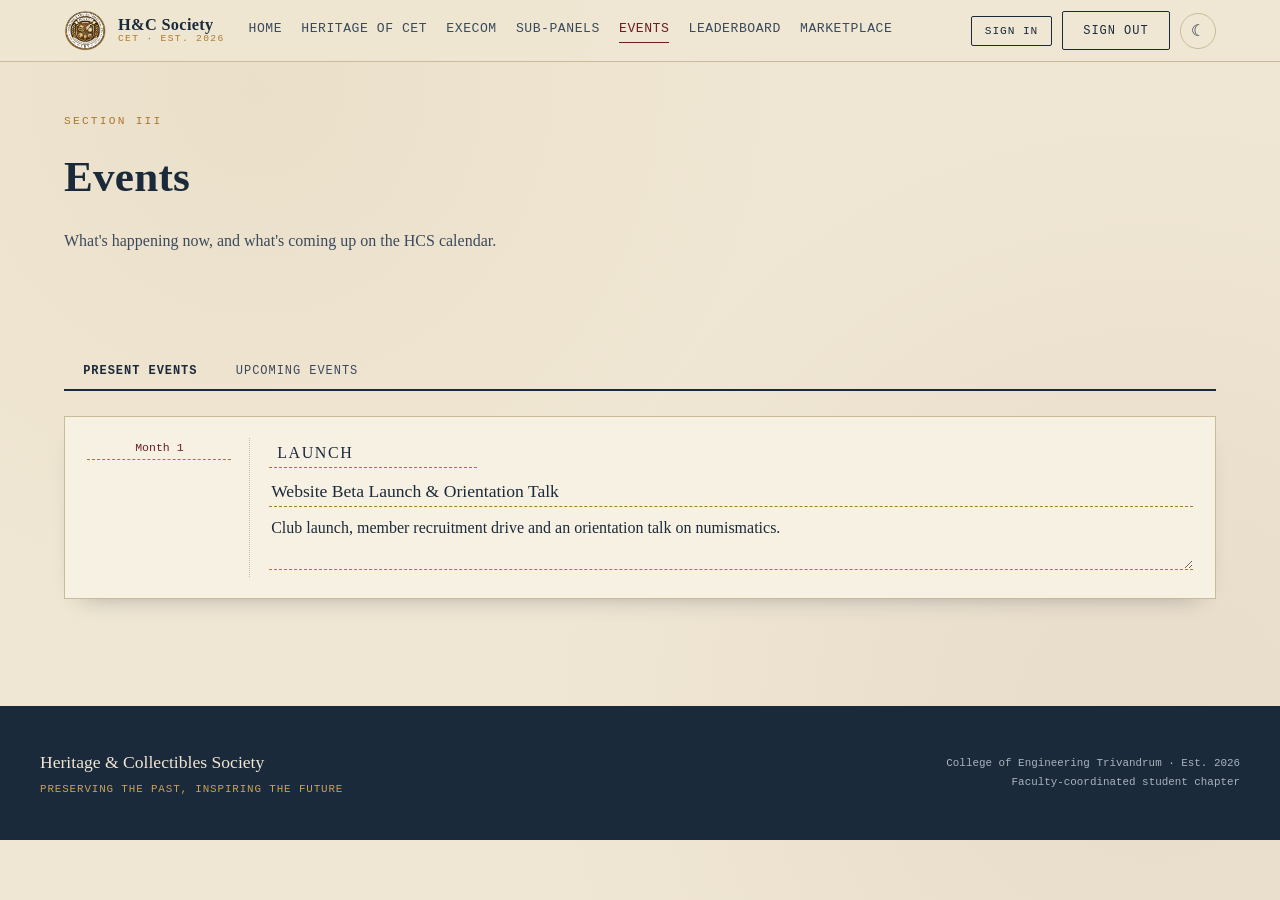
==== events.html @ 70b8fe5d "Add files via upload" ====
<!DOCTYPE html>
<html lang="en">
<head>
<meta charset="UTF-8">
<meta name="viewport" content="width=device-width, initial-scale=1.0">
<title>Events — Heritage &amp; Collectibles Society, CET</title>
<link rel="stylesheet" href="styles.css">
</head>
<body>
<header class="masthead">
  <div class="nav-wrap">
    <a class="brand" href="index.html">
      <img class="brand-logo" data-src-light="[data-uri]" data-src-dark="[data-uri]" src="[data-uri]" alt="HCS Seal">
      <span class="brand-text">
        <span class="b1">H&amp;C Society</span>
        <span class="b2">CET &middot; Est. 2026</span>
      </span>
    </a>
    <button id="navBurger" aria-label="Toggle menu">&#9776;</button>
    <nav class="links">
      <a href="index.html">Home</a>
      <a href="heritage.html">Heritage of CET</a>
      <a href="execom.html">Execom</a>
      <a href="subpanels.html">Sub-Panels</a>
      <a href="events.html">Events</a>
      <a href="leaderboard.html">Leaderboard</a>
      <a href="marketplace.html">Marketplace</a>
    </nav>
    <div class="nav-right">
      <span class="save-indicator" id="saveIndicator">Saved &#10003;</span>
      <span class="admin-badge" id="adminBadge" hidden>Admin: hcs_exec</span>
      <div class="auth-widget" id="authWidget">
        <button class="btn ghost auth-btn" id="signInBtn">Sign In</button>
        <div class="auth-panel" id="authPanel" hidden>
          <div class="auth-tabs">
            <button class="auth-tab active" data-role="student" type="button">Student</button>
            <button class="auth-tab" data-role="admin" type="button">Admin</button>
          </div>
          <div class="auth-tab-panel active" id="authStudent">
            <p class="auth-note">Browse freely &mdash; no sign-in needed. Editing is restricted to HCS execom admins.</p>
            <button class="btn solid" id="continueStudentBtn" type="button">Continue Browsing</button>
          </div>
          <div class="auth-tab-panel" id="authAdmin">
            <label class="auth-label">Username
              <input type="text" id="adminUser" autocomplete="username">
            </label>
            <label class="auth-label">Password
              <input type="password" id="adminPass" autocomplete="current-password">
            </label>
            <button class="btn solid" id="adminLoginBtn" type="button">Sign In as Admin</button>
            <div class="auth-error" id="authError" hidden>Incorrect username or password.</div>
            <div class="auth-hint">Execom credentials only. Session stays signed in on this device for 8 hours.</div>
          </div>
        </div>
      </div>
      <button id="editToggle" hidden>Edit Mode: Off</button>
      <button id="signOutBtn" class="btn ghost" hidden type="button">Sign Out</button>
      <button id="themeToggle" aria-label="Toggle dark mode">&#9789;</button>
    </div>
  </div>
</header>

<div class="page-hero">
  <div class="eyebrow">Section III</div>
  <h1 class="page-title">Events</h1>
  <p class="page-sub">What's happening now, and what's coming up on the HCS calendar.</p>
</div>
<section>
  <div class="tab-strip">
    <button class="tab-btn active" data-tab="present">Present Events</button>
    <button class="tab-btn" data-tab="upcoming">Upcoming Events</button>
  </div>
  <div class="tab-panel active" id="tab-present">
    <div id="eventsPresentWrap"></div>
    <button class="btn ghost add-event-btn" data-list="present">+ Add Present Event</button>
  </div>
  <div class="tab-panel" id="tab-upcoming">
    <div id="eventsUpcomingWrap"></div>
    <button class="btn ghost add-event-btn" data-list="upcoming">+ Add Upcoming Event</button>
  </div>
</section>

<footer>
  <div class="footer-wrap">
    <div>
      <div class="footer-brand">Heritage &amp; Collectibles Society</div>
      <div class="footer-tag">Preserving the Past, Inspiring the Future</div>
    </div>
    <div class="footer-meta">
      College of Engineering Trivandrum &middot; Est. 2026<br>
      Faculty-coordinated student chapter
    </div>
  </div>
</footer>
<script src="app.js" defer></script>
</body>
</html>
---- styles.css ----
:root{
  --parchment:#EFE6D3;
  --parchment-deep:#E4D6B8;
  --card-bg:#F7F1E3;
  --ink:#1B2A3A;
  --ink-soft:#3A4A5C;
  --brass:#A9782F;
  --brass-light:#C8A25A;
  --oxblood:#6B1E23;
  --verdigris:#5C6B4F;
  --paper-line:#C9BB98;
  --shadow: 0 12px 24px -18px rgba(27,42,58,.45);
  --serif-display: Georgia, 'Iowan Old Style', 'Palatino Linotype', 'Book Antiqua', serif;
  --serif-body: Cambria, 'Hoefler Text', Georgia, serif;
  --mono: 'Courier New', ui-monospace, SFMono-Regular, Menlo, monospace;
  color-scheme: light;
  transition: background-color .25s ease, color .25s ease;
}
html[data-theme="dark"]{
  --parchment:#161210;
  --parchment-deep:#1F1A15;
  --card-bg:#221C17;
  --ink:#ECE1CA;
  --ink-soft:#BDB097;
  --brass:#D6AD57;
  --brass-light:#EBC97D;
  --oxblood:#C9575D;
  --verdigris:#8FA37D;
  --paper-line:#463C2E;
  --shadow: 0 14px 28px -16px rgba(0,0,0,.7);
  color-scheme: dark;
}
*{box-sizing:border-box;}
html{scroll-behavior:smooth;}
body{
  margin:0;
  background:var(--parchment);
  color:var(--ink);
  font-family:var(--serif-body);
  line-height:1.6;
  background-image:
    radial-gradient(circle at 20% 10%, rgba(169,120,47,.06), transparent 40%),
    radial-gradient(circle at 90% 80%, rgba(107,30,35,.05), transparent 45%);
  min-height:100vh;
  overflow-x:hidden;
}
img{max-width:100%;display:block;}
a{color:inherit;}

/* ---------- Ledger stitch divider (signature motif) ---------- */
.stitch{
  height:14px;
  margin:0 auto;
  max-width:1100px;
  background-image: repeating-linear-gradient(90deg, var(--brass) 0 10px, transparent 10px 20px);
  background-position:center;
  background-repeat:repeat-x;
  background-size:20px 2px;
  opacity:.55;
}

/* ---------- Nav ---------- */
header.masthead{
  position:sticky; top:0; z-index:50;
  background:color-mix(in srgb, var(--parchment) 92%, transparent);
  backdrop-filter:blur(6px);
  border-bottom:1px solid var(--paper-line);
}
.nav-wrap{
  max-width:1200px;margin:0 auto;padding:.6rem clamp(1rem,3vw,1.5rem);
  display:flex;align-items:center;justify-content:space-between;gap:1rem;
}
.brand{display:flex;align-items:center;gap:.75rem;text-decoration:none;color:var(--ink);flex-shrink:0;}
.brand img{width:42px;height:42px;border-radius:50%;}
.brand-text{display:flex;flex-direction:column;line-height:1.1;}
.brand-text .b1{font-family:var(--serif-display);font-weight:700;font-size:1.02rem;letter-spacing:.02em;}
.brand-text .b2{font-family:var(--mono);font-size:.6rem;letter-spacing:.14em;color:var(--brass);text-transform:uppercase;}

nav.links{display:flex;gap:1.2rem;flex-wrap:wrap;}
nav.links a{
  color:var(--ink-soft);text-decoration:none;font-size:.82rem;
  font-family:var(--mono);letter-spacing:.04em;text-transform:uppercase;
  padding-bottom:3px;border-bottom:1px solid transparent;
  transition:.2s;white-space:nowrap;
}
nav.links a:hover,nav.links a.active{color:var(--oxblood);border-color:var(--oxblood);}

.nav-right{display:flex;align-items:center;gap:.6rem;flex-shrink:0;}
#editToggle{
  font-family:var(--mono);font-size:.7rem;letter-spacing:.08em;text-transform:uppercase;
  background:var(--ink);color:var(--parchment);border:1px solid var(--ink);
  padding:.5rem .8rem;border-radius:2px;cursor:pointer;white-space:nowrap;
  transition:.2s;
}
#editToggle.on{background:var(--oxblood);border-color:var(--oxblood);}
#editToggle:hover{opacity:.85;}
#themeToggle{
  border:1px solid var(--paper-line);background:transparent;color:var(--ink);
  width:36px;height:36px;border-radius:50%;cursor:pointer;font-size:1rem;
  display:flex;align-items:center;justify-content:center;flex-shrink:0;
}
#themeToggle:hover{border-color:var(--brass);}
.save-indicator{
  font-family:var(--mono);font-size:.62rem;color:var(--verdigris);letter-spacing:.05em;
  opacity:0;transition:opacity .4s;white-space:nowrap;
}
.save-indicator.show{opacity:1;}
#navBurger{
  display:none;background:transparent;border:1px solid var(--paper-line);color:var(--ink);
  width:38px;height:38px;border-radius:2px;cursor:pointer;font-size:1.1rem;flex-shrink:0;
}

/* ---------- Page hero (inner pages) ---------- */
.page-hero{
  max-width:1200px;margin:0 auto;padding:clamp(2rem,5vw,3.2rem) clamp(1rem,3vw,1.5rem) 1.6rem;
}
.eyebrow{
  font-family:var(--mono);font-size:.7rem;letter-spacing:.2em;text-transform:uppercase;
  color:var(--brass);margin-bottom:.7rem;
}
h1.page-title{
  font-family:var(--serif-display);font-size:clamp(1.8rem,4.6vw,2.7rem);
  margin:0 0 .7rem;letter-spacing:.005em;color:var(--ink);
}
.page-sub{color:var(--ink-soft);max-width:72ch;font-size:1rem;}

/* ---------- Home hero ---------- */
.hero{
  max-width:1200px;margin:0 auto;padding:clamp(2.5rem,7vw,4.5rem) clamp(1rem,3vw,1.5rem) 3rem;
  display:grid;grid-template-columns:1.3fr .9fr;gap:clamp(1.5rem,4vw,3rem);align-items:center;
}
h1.title{
  font-family:var(--serif-display);font-size:clamp(2rem,5.4vw,3.4rem);
  margin:0 0 1rem;letter-spacing:.005em;color:var(--ink);
}
.tagline{
  font-style:italic;font-size:1.1rem;color:var(--ink-soft);border-left:3px solid var(--brass);
  padding-left:1rem;margin:1.2rem 0 1.6rem;
}
.hero-actions{display:flex;gap:.9rem;flex-wrap:wrap;}
.btn{
  font-family:var(--mono);font-size:.75rem;letter-spacing:.08em;text-transform:uppercase;
  padding:.7rem 1.3rem;border-radius:2px;text-decoration:none;display:inline-block;cursor:pointer;
  border:1px solid var(--ink);background:transparent;color:var(--ink);
}
.btn.solid{background:var(--ink);color:var(--parchment);}
.btn.solid:hover{background:var(--oxblood);border-color:var(--oxblood);}
.btn.ghost:hover{background:var(--ink);color:var(--parchment);}
.hero-emblem{
  display:flex;flex-direction:column;align-items:center;gap:1rem;
  padding:1rem;position:relative;
}
.hero-emblem img{width:min(240px,80%);filter:drop-shadow(0 18px 20px rgba(27,42,58,.25));}
.est-plaque{
  font-family:var(--mono);font-size:.66rem;letter-spacing:.14em;color:var(--ink-soft);
  border-top:1px dotted var(--paper-line);border-bottom:1px dotted var(--paper-line);
  padding:.4rem 1rem;text-transform:uppercase;text-align:center;
}

/* ---------- Wayfinding cards (home page links to other pages) ---------- */
.wayfind-grid{
  display:grid;gap:1.2rem;grid-template-columns:repeat(auto-fit,minmax(220px,1fr));
}
.wayfind-card{
  background:var(--card-bg);border:1px solid var(--paper-line);box-shadow:var(--shadow);
  padding:1.4rem;text-decoration:none;color:var(--ink);display:block;transition:transform .15s;
}
.wayfind-card:hover{transform:translateY(-3px);border-color:var(--brass);}
.wayfind-num{font-family:var(--mono);font-size:.66rem;color:var(--brass);letter-spacing:.14em;text-transform:uppercase;margin-bottom:.5rem;}
.wayfind-title{font-family:var(--serif-display);font-size:1.15rem;margin-bottom:.4rem;}
.wayfind-desc{font-size:.86rem;color:var(--ink-soft);}

/* ---------- Sections ---------- */
section{max-width:1200px;margin:0 auto;padding:clamp(2rem,5vw,3.6rem) clamp(1rem,3vw,1.5rem);}
.section-head{margin-bottom:2rem;}
.section-num{
  font-family:var(--mono);font-size:.7rem;color:var(--brass);letter-spacing:.18em;
  text-transform:uppercase;margin-bottom:.4rem;
}
h2.section-title{
  font-family:var(--serif-display);font-size:clamp(1.4rem,3vw,2rem);margin:0;color:var(--ink);
}
.section-sub{color:var(--ink-soft);max-width:70ch;margin-top:.6rem;font-size:.95rem;}

/* About */
.about-grid{display:grid;grid-template-columns:repeat(auto-fit,minmax(280px,1fr));gap:clamp(1.5rem,4vw,2.5rem);}
.mission-list{list-style:none;margin:0;padding:0;}
.mission-list li{
  padding:.6rem 0;border-bottom:1px dotted var(--paper-line);display:flex;gap:.8rem;flex-wrap:wrap;
}
.mission-list li b{color:var(--oxblood);font-family:var(--serif-display);min-width:5.2rem;}
.obj-list{padding-left:1.2rem;}
.obj-list li{margin-bottom:.5rem;}
.subhead{font-family:var(--serif-display);color:var(--oxblood);margin-top:0;}

/* Specimen card (signature element) */
.grid{display:grid;gap:1.4rem;grid-template-columns:repeat(auto-fit,minmax(var(--min,240px),1fr));}
.specimen{
  position:relative;background:var(--card-bg);border:1px solid var(--paper-line);
  padding:1.3rem 1.3rem 1.1rem;box-shadow:var(--shadow);
}
.specimen::before,.specimen::after{
  content:"";position:absolute;top:9px;width:7px;height:7px;border-radius:50%;
  background:radial-gradient(circle at 30% 30%, var(--brass-light), var(--brass) 70%);
  box-shadow:0 1px 2px rgba(0,0,0,.3);
}
.specimen::before{left:9px;}
.specimen::after{right:9px;}
.catalog-no{
  font-family:var(--mono);font-size:.62rem;letter-spacing:.12em;color:var(--brass);
  text-transform:uppercase;margin-bottom:.6rem;
}
.photo-frame{
  width:74px;height:74px;border-radius:50%;background:var(--parchment-deep);
  border:2px solid var(--brass);display:flex;align-items:center;justify-content:center;
  font-family:var(--serif-display);font-size:1.4rem;color:var(--ink);overflow:hidden;
  margin-bottom:.8rem;flex-shrink:0;
}
.photo-frame img{width:100%;height:100%;object-fit:cover;}
.member-name{font-family:var(--serif-display);font-size:1.08rem;margin:0 0 .2rem;}
.leader-row{
  display:flex;justify-content:space-between;gap:.5rem;font-size:.82rem;
  border-bottom:1px dotted var(--paper-line);padding:.28rem 0;flex-wrap:wrap;
}
.leader-row .lab{font-family:var(--mono);letter-spacing:.06em;color:var(--ink-soft);text-transform:uppercase;font-size:.66rem;}
.leader-row .val{color:var(--ink);text-align:right;}
.leader-row:last-child{border-bottom:none;}
.editable-field{
  border:none;background:transparent;font:inherit;color:inherit;width:100%;text-align:right;
  border-bottom:1px dashed var(--brass);padding:.1rem 0;
}
.editable-field:focus{outline:none;background:rgba(169,120,47,.08);}
.name-field{
  font-family:var(--serif-display);font-size:1.08rem;border:none;background:transparent;
  border-bottom:1px dashed var(--brass);width:100%;margin-bottom:.2rem;color:inherit;
}
.card-remove{
  position:absolute;top:6px;right:6px;background:var(--oxblood);color:#fff;border:none;
  width:20px;height:20px;border-radius:50%;font-size:.7rem;line-height:1;cursor:pointer;display:none;
}
body.editing .card-remove{display:block;}
body.editing .specimen::before,body.editing .specimen::after{display:none;}
.add-card{
  border:2px dashed var(--brass);background:transparent;display:none;align-items:center;justify-content:center;
  color:var(--brass);font-family:var(--mono);font-size:.78rem;letter-spacing:.06em;text-transform:uppercase;
  cursor:pointer;min-height:180px;
}
body.editing .add-card{display:flex;}

/* Panels (subpanel section) */
.panel-block{
  background:var(--card-bg);border:1px solid var(--paper-line);box-shadow:var(--shadow);
  margin-bottom:1.6rem;padding:1.3rem clamp(1rem,3vw,1.5rem);
}
.panel-head{display:flex;justify-content:space-between;align-items:center;margin-bottom:.8rem;border-bottom:1px solid var(--paper-line);padding-bottom:.6rem;flex-wrap:wrap;gap:.5rem;}
.panel-title-field{font-family:var(--serif-display);font-size:1.1rem;color:var(--oxblood);border:none;background:transparent;border-bottom:1px dashed var(--brass);}
.panel-members{display:grid;grid-template-columns:repeat(auto-fill,minmax(200px,1fr));gap:.8rem;}
.pm-row{display:flex;gap:.6rem;align-items:center;border:1px dotted var(--paper-line);padding:.5rem .7rem;position:relative;}
.pm-row .photo-frame{width:38px;height:38px;font-size:.85rem;margin:0;flex-shrink:0;}
.pm-info{flex:1;min-width:0;}
.pm-info input{width:100%;border:none;background:transparent;font:inherit;border-bottom:1px dashed transparent;color:inherit;}
body.editing .pm-info input{border-bottom:1px dashed var(--brass);}
.pm-info .pm-name{font-family:var(--serif-display);font-size:.92rem;}
.pm-info .pm-role{font-family:var(--mono);font-size:.65rem;color:var(--ink-soft);text-transform:uppercase;letter-spacing:.05em;}
.pm-remove{display:none;border:none;background:var(--oxblood);color:#fff;width:16px;height:16px;border-radius:50%;font-size:.6rem;cursor:pointer;flex-shrink:0;}
body.editing .pm-remove{display:block;}
.add-row-btn,.add-panel-btn{
  display:none;font-family:var(--mono);font-size:.7rem;letter-spacing:.06em;text-transform:uppercase;
  border:1px dashed var(--brass);background:transparent;color:var(--brass);padding:.4rem .8rem;cursor:pointer;margin-top:.6rem;
}
body.editing .add-row-btn,body.editing .add-panel-btn{display:inline-block;}

/* Tabs */
.tab-strip{display:flex;gap:0;margin-bottom:1.6rem;border-bottom:2px solid var(--ink);overflow-x:auto;}
.tab-btn{
  font-family:var(--mono);font-size:.75rem;letter-spacing:.08em;text-transform:uppercase;
  background:transparent;border:none;padding:.7rem 1.2rem;cursor:pointer;color:var(--ink-soft);
  border-bottom:2px solid transparent;margin-bottom:-2px;white-space:nowrap;
}
.tab-btn.active{color:var(--ink);border-bottom-color:var(--oxblood);font-weight:bold;}
.tab-panel{display:none;}
.tab-panel.active{display:block;}

/* Events */
.event-card{position:relative;background:var(--card-bg);border:1px solid var(--paper-line);box-shadow:var(--shadow);padding:1.3rem 1.4rem;display:flex;gap:1.2rem;margin-bottom:1.1rem;flex-wrap:wrap;}
.event-date{
  font-family:var(--mono);font-size:.72rem;color:var(--oxblood);text-align:center;min-width:76px;
  border-right:1px dotted var(--paper-line);padding-right:1.1rem;letter-spacing:.04em;
}
.event-body{flex:1;min-width:200px;}
.event-tag{
  display:inline-block;font-family:var(--mono);font-size:.62rem;letter-spacing:.1em;text-transform:uppercase;
  color:var(--verdigris);border:1px solid var(--verdigris);padding:.1rem .5rem;margin-bottom:.4rem;background:transparent;
}
.event-title{font-family:var(--serif-display);font-size:1.1rem;margin:.1rem 0 .4rem;color:inherit;}
.event-desc{font-size:.9rem;color:var(--ink-soft);}
.event-card input, .event-card textarea{
  font:inherit;border:none;background:transparent;border-bottom:1px dashed var(--brass);width:100%;color:inherit;
}
.event-card textarea{resize:vertical;min-height:2.4rem;}
.add-event-btn{display:none;}
body.editing .add-event-btn{display:inline-block;}

/* Leaderboard */
.board-wrap{overflow-x:auto;}
table.board{width:100%;border-collapse:collapse;background:var(--card-bg);box-shadow:var(--shadow);min-width:420px;}
table.board th{
  font-family:var(--mono);font-size:.66rem;letter-spacing:.08em;text-transform:uppercase;
  text-align:left;color:var(--parchment);background:var(--ink);padding:.7rem .9rem;
}
table.board td{padding:.65rem .9rem;border-bottom:1px dotted var(--paper-line);font-size:.9rem;}
td.rank{font-family:var(--mono);}
tr:first-child td.rank{color:var(--brass);font-weight:bold;}
td.points{font-family:var(--mono);text-align:right;color:var(--oxblood);font-weight:bold;}
table.board input{font:inherit;border:none;background:transparent;border-bottom:1px dashed var(--brass);width:100%;color:inherit;}
table.board input.points-input{text-align:right;color:var(--oxblood);font-weight:bold;font-family:var(--mono);}
.row-remove{display:none;border:none;background:var(--oxblood);color:#fff;width:18px;height:18px;border-radius:50%;font-size:.6rem;cursor:pointer;}
body.editing .row-remove{display:inline-block;}
.add-row-plain{display:none;}
body.editing .add-row-plain{display:inline-block;margin-top:.8rem;}

/* Marketplace */
.market-tile{
  position:relative;background:var(--card-bg);border:1px solid var(--paper-line);box-shadow:var(--shadow);
  padding:1.4rem;text-decoration:none;color:var(--ink);display:flex;flex-direction:column;gap:.5rem;
  transition:transform .15s;
}
.market-tile:hover{transform:translateY(-3px);}
.market-icon{font-size:1.8rem;}
.market-name{font-family:var(--serif-display);font-size:1.1rem;}
.market-desc{font-size:.86rem;color:var(--ink-soft);flex:1;}
.market-link-row{font-family:var(--mono);font-size:.68rem;color:var(--verdigris);letter-spacing:.04em;word-break:break-all;}
.market-link-input{font:inherit;font-family:var(--mono);font-size:.72rem;border:1px dashed var(--brass);background:transparent;padding:.3rem;width:100%;color:var(--ink-soft);}
.market-badge{
  position:absolute;top:12px;right:12px;font-family:var(--mono);font-size:.6rem;color:var(--brass);
  border:1px solid var(--brass);padding:.1rem .4rem;letter-spacing:.05em;text-transform:uppercase;
}

/* Footer */
footer{
  background:var(--ink);color:var(--parchment);padding:clamp(1.8rem,4vw,2.6rem) clamp(1rem,3vw,1.5rem);margin-top:2rem;
}
html[data-theme="dark"] footer{background:#0E0B09;}
.footer-wrap{max-width:1200px;margin:0 auto;display:flex;justify-content:space-between;flex-wrap:wrap;gap:1.5rem;align-items:center;}
.footer-brand{font-family:var(--serif-display);font-size:1.1rem;}
.footer-tag{font-family:var(--mono);font-size:.68rem;letter-spacing:.08em;color:var(--brass-light);text-transform:uppercase;margin-top:.3rem;}
.footer-meta{font-family:var(--mono);font-size:.68rem;color:#a9b3bd;text-align:right;line-height:1.7;}

/* ---------- Responsive ---------- */
@media (max-width:900px){
  .hero{grid-template-columns:1fr;}
  .hero-emblem{order:-1;}
}
@media (max-width:760px){
  nav.links{
    position:absolute;top:100%;left:0;right:0;background:var(--parchment);
    flex-direction:column;gap:0;border-bottom:1px solid var(--paper-line);
    box-shadow:var(--shadow);display:none;padding:.5rem 0;
  }
  nav.links.open{display:flex;}
  nav.links a{padding:.8rem 1.2rem;border-bottom:1px dotted var(--paper-line)!important;width:100%;}
  #navBurger{display:flex;align-items:center;justify-content:center;}
  header.masthead{position:sticky;}
  .nav-wrap{position:relative;flex-wrap:nowrap;}
}
@media (max-width:640px){
  .grid{grid-template-columns:1fr!important;}
  .panel-members{grid-template-columns:1fr;}
  .footer-wrap{justify-content:center;text-align:center;}
  .footer-meta{text-align:center;}
  .event-date{border-right:none;border-bottom:1px dotted var(--paper-line);padding-right:0;padding-bottom:.5rem;min-width:100%;text-align:left;}
  table.board{min-width:0;}
  table.board thead{display:none;}
  table.board tr{display:block;border-bottom:1px solid var(--paper-line);padding:.5rem 0;}
  table.board td{display:flex;justify-content:space-between;align-items:center;border-bottom:none;padding:.3rem .9rem;gap:.6rem;}
  table.board td::before{content:attr(data-label);font-family:var(--mono);font-size:.62rem;letter-spacing:.05em;text-transform:uppercase;color:var(--ink-soft);flex-shrink:0;}
  table.board td.points{justify-content:space-between;}
}
@media (prefers-reduced-motion: reduce){
  html{scroll-behavior:auto;}
  .market-tile,.wayfind-card,*{transition:none!important;}
}
:focus-visible{outline:2px solid var(--oxblood);outline-offset:2px;}

/* ---------- Auth widget ---------- */
.auth-widget{position:relative;}
.auth-btn{font-size:.7rem;padding:.5rem .8rem;}
.admin-badge{
  font-family:var(--mono);font-size:.66rem;letter-spacing:.06em;text-transform:uppercase;
  color:var(--verdigris);border:1px solid var(--verdigris);padding:.4rem .7rem;white-space:nowrap;
}
.auth-panel{
  position:absolute;top:calc(100% + 10px);right:0;width:260px;
  background:var(--card-bg);border:1px solid var(--paper-line);box-shadow:var(--shadow);
  padding:1rem;z-index:60;
}
.auth-tabs{display:flex;border-bottom:1px solid var(--paper-line);margin-bottom:.8rem;}
.auth-tab{
  flex:1;background:transparent;border:none;padding:.5rem;cursor:pointer;
  font-family:var(--mono);font-size:.68rem;letter-spacing:.06em;text-transform:uppercase;
  color:var(--ink-soft);border-bottom:2px solid transparent;
}
.auth-tab.active{color:var(--ink);border-bottom-color:var(--oxblood);font-weight:bold;}
.auth-tab-panel{display:none;}
.auth-tab-panel.active{display:block;}
.auth-note{font-size:.82rem;color:var(--ink-soft);margin:0 0 .8rem;}
.auth-label{
  display:block;font-family:var(--mono);font-size:.65rem;letter-spacing:.06em;text-transform:uppercase;
  color:var(--ink-soft);margin-bottom:.7rem;
}
.auth-label input{
  display:block;width:100%;margin-top:.3rem;padding:.5rem .6rem;font-family:var(--serif-body);
  font-size:.9rem;border:1px solid var(--paper-line);background:var(--parchment);color:var(--ink);
  border-radius:2px;
}
.auth-label input:focus{outline:none;border-color:var(--brass);}
#adminLoginBtn{width:100%;margin-top:.2rem;}
.auth-error{
  color:var(--oxblood);font-family:var(--mono);font-size:.72rem;margin-top:.6rem;
}
.auth-hint{
  font-family:var(--mono);font-size:.6rem;color:var(--ink-soft);opacity:.7;margin-top:.8rem;
  border-top:1px dotted var(--paper-line);padding-top:.6rem;line-height:1.5;
}

/* ---------- Heritage timeline ---------- */
.timeline{position:relative;padding-left:2.4rem;}
.timeline::before{
  content:"";position:absolute;left:.42rem;top:.3rem;bottom:.3rem;width:2px;
  background-image:repeating-linear-gradient(var(--brass) 0 6px, transparent 6px 13px);
}
.timeline-item{
  position:relative;margin-bottom:1.8rem;background:var(--card-bg);border:1px solid var(--paper-line);
  box-shadow:var(--shadow);padding:1.2rem 1.3rem;display:grid;grid-template-columns:170px 1fr;gap:1.3rem;
}
.timeline-item::before{
  content:"";position:absolute;left:-2.14rem;top:1.5rem;width:13px;height:13px;border-radius:50%;
  background:var(--brass-light);border:3px solid var(--parchment);box-shadow:0 0 0 2px var(--brass);
}
.timeline-year{
  font-family:var(--mono);color:var(--oxblood);font-weight:bold;font-size:1.05rem;
  border:none;background:transparent;width:100%;
}
.timeline-photo{
  width:100%;aspect-ratio:4/3;background:var(--parchment-deep);border:1px dashed var(--paper-line);
  display:flex;align-items:center;justify-content:center;overflow:hidden;color:var(--ink-soft);
  font-family:var(--mono);font-size:.62rem;text-transform:uppercase;text-align:center;padding:.5rem;margin-top:.5rem;
}
.timeline-photo img{width:100%;height:100%;object-fit:cover;}
.timeline-title{
  font-family:var(--serif-display);font-size:1.15rem;border:none;background:transparent;width:100%;
  border-bottom:1px dashed transparent;color:inherit;
}
body.editing .timeline-title,body.editing .timeline-year{border-bottom:1px dashed var(--brass);}
.timeline-desc{
  font-size:.9rem;color:var(--ink-soft);border:none;background:transparent;width:100%;resize:vertical;
  min-height:3.2rem;font-family:var(--serif-body);
}
body.editing .timeline-desc{border-bottom:1px dashed var(--brass);}
.timeline-photo-input{
  font-family:var(--mono);font-size:.68rem;border:1px dashed var(--brass);background:transparent;
  padding:.3rem;width:100%;margin-top:.4rem;color:var(--ink-soft);
}
.timeline-controls{display:none;gap:.4rem;margin-top:.6rem;}
body.editing .timeline-controls{display:flex;}
.tl-btn{
  border:1px solid var(--paper-line);background:transparent;color:var(--ink-soft);
  width:24px;height:24px;border-radius:2px;cursor:pointer;font-size:.7rem;
}
.tl-btn:hover{border-color:var(--brass);color:var(--brass);}
.tl-remove{background:var(--oxblood);border-color:var(--oxblood);color:#fff;}
.add-timeline-btn{display:none;}
body.editing .add-timeline-btn{display:inline-block;}

@media (max-width:640px){
  .timeline{padding-left:1.6rem;}
  .timeline::before{left:.22rem;}
  .timeline-item{grid-template-columns:1fr;}
  .timeline-item::before{left:-1.34rem;}
  .auth-panel{width:calc(100vw - 2rem);right:-1rem;}
}
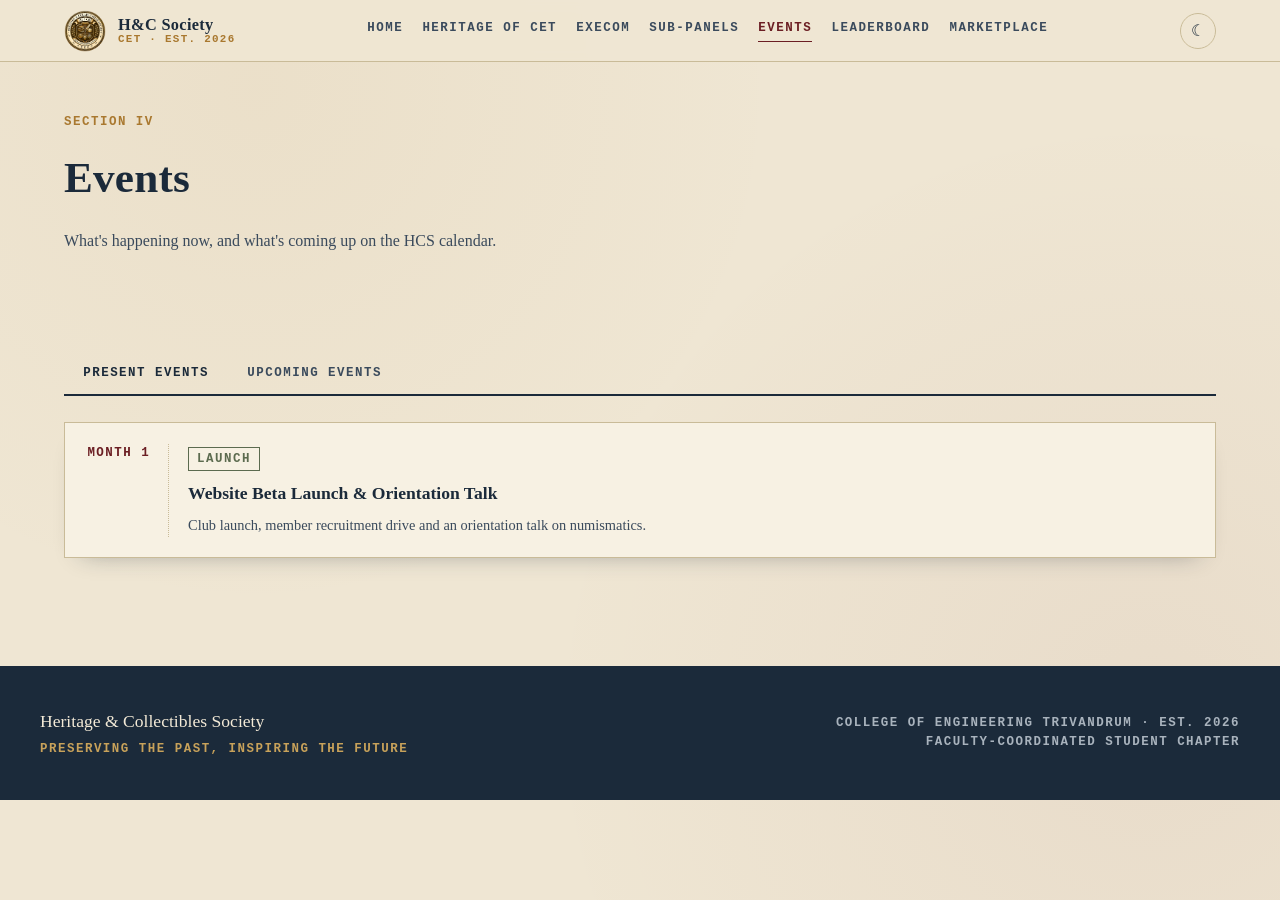
==== commit 70726702: "Add files via upload" ====
--- a/events.html
+++ b/events.html
@@ -3,14 +3,26 @@
 <head>
 <meta charset="UTF-8">
 <meta name="viewport" content="width=device-width, initial-scale=1.0">
-<title>Events — Heritage &amp; Collectibles Society, CET</title>
+<title>Events &mdash; Heritage &amp; Collectibles Society, CET</title>
+<link rel="icon" type="image/png" href="light logo.png">
 <link rel="stylesheet" href="styles.css">
+<script>
+  (function() {
+    try {
+      const v = localStorage.getItem('hcs:theme');
+      const isDark = v === 'dark' || (!v && window.matchMedia && window.matchMedia('(prefers-color-scheme: dark)').matches);
+      if (isDark) {
+        document.documentElement.setAttribute('data-theme', 'dark');
+      }
+    } catch (e) {}
+  })();
+</script>
 </head>
 <body>
 <header class="masthead">
   <div class="nav-wrap">
     <a class="brand" href="index.html">
-      <img class="brand-logo" data-src-light="[data-uri]" data-src-dark="[data-uri]" src="[data-uri]" alt="HCS Seal">
+      <img class="brand-logo" data-src-light="light logo.png" data-src-dark="dark logo.png" src="light logo.png" alt="HCS Seal">
       <span class="brand-text">
         <span class="b1">H&amp;C Society</span>
         <span class="b2">CET &middot; Est. 2026</span>
@@ -27,41 +39,14 @@
       <a href="marketplace.html">Marketplace</a>
     </nav>
     <div class="nav-right">
-      <span class="save-indicator" id="saveIndicator">Saved &#10003;</span>
-      <span class="admin-badge" id="adminBadge" hidden>Admin: hcs_exec</span>
-      <div class="auth-widget" id="authWidget">
-        <button class="btn ghost auth-btn" id="signInBtn">Sign In</button>
-        <div class="auth-panel" id="authPanel" hidden>
-          <div class="auth-tabs">
-            <button class="auth-tab active" data-role="student" type="button">Student</button>
-            <button class="auth-tab" data-role="admin" type="button">Admin</button>
-          </div>
-          <div class="auth-tab-panel active" id="authStudent">
-            <p class="auth-note">Browse freely &mdash; no sign-in needed. Editing is restricted to HCS execom admins.</p>
-            <button class="btn solid" id="continueStudentBtn" type="button">Continue Browsing</button>
-          </div>
-          <div class="auth-tab-panel" id="authAdmin">
-            <label class="auth-label">Username
-              <input type="text" id="adminUser" autocomplete="username">
-            </label>
-            <label class="auth-label">Password
-              <input type="password" id="adminPass" autocomplete="current-password">
-            </label>
-            <button class="btn solid" id="adminLoginBtn" type="button">Sign In as Admin</button>
-            <div class="auth-error" id="authError" hidden>Incorrect username or password.</div>
-            <div class="auth-hint">Execom credentials only. Session stays signed in on this device for 8 hours.</div>
-          </div>
-        </div>
-      </div>
-      <button id="editToggle" hidden>Edit Mode: Off</button>
-      <button id="signOutBtn" class="btn ghost" hidden type="button">Sign Out</button>
       <button id="themeToggle" aria-label="Toggle dark mode">&#9789;</button>
+      <button id="navBurger" aria-label="Toggle navigation">&#9776;</button>
     </div>
   </div>
 </header>
 
 <div class="page-hero">
-  <div class="eyebrow">Section III</div>
+  <div class="eyebrow">Section IV</div>
   <h1 class="page-title">Events</h1>
   <p class="page-sub">What's happening now, and what's coming up on the HCS calendar.</p>
 </div>
@@ -72,11 +57,9 @@
   </div>
   <div class="tab-panel active" id="tab-present">
     <div id="eventsPresentWrap"></div>
-    <button class="btn ghost add-event-btn" data-list="present">+ Add Present Event</button>
   </div>
   <div class="tab-panel" id="tab-upcoming">
     <div id="eventsUpcomingWrap"></div>
-    <button class="btn ghost add-event-btn" data-list="upcoming">+ Add Upcoming Event</button>
   </div>
 </section>
 
--- a/styles.css
+++ b/styles.css
@@ -12,7 +12,7 @@
   --shadow: 0 12px 24px -18px rgba(27,42,58,.45);
   --serif-display: Georgia, 'Iowan Old Style', 'Palatino Linotype', 'Book Antiqua', serif;
   --serif-body: Cambria, 'Hoefler Text', Georgia, serif;
-  --mono: 'Courier New', ui-monospace, SFMono-Regular, Menlo, monospace;
+  --mono: 'SFMono-Regular', 'Consolas', 'Liberation Mono', 'Menlo', 'Courier New', monospace;
   color-scheme: light;
   transition: background-color .25s ease, color .25s ease;
 }
@@ -31,9 +31,11 @@
   color-scheme: dark;
 }
 *{box-sizing:border-box;}
-html{scroll-behavior:smooth;}
+html{scroll-behavior:smooth;max-width:100vw;overflow-x:hidden;}
 body{
   margin:0;
+  width:100%;
+  max-width:100vw;
   background:var(--parchment);
   color:var(--ink);
   font-family:var(--serif-body);
@@ -46,6 +48,36 @@
 }
 img{max-width:100%;display:block;}
 a{color:inherit;}
+header, section, footer, main{max-width:100%;}
+
+/* Shared mono label treatment */
+nav.links a,
+.eyebrow,
+.btn,
+.est-plaque,
+.wayfind-num,
+.section-num,
+.catalog-no,
+.leader-row .lab,
+.pm-info .pm-role,
+.tab-btn,
+.event-date,
+.event-tag,
+.market-link-row,
+.market-badge,
+.footer-tag,
+.footer-meta,
+table.board th,
+td.rank,
+td.points,
+.timeline-year{
+  font-family:var(--mono) !important;
+  font-size:.78rem !important;
+  font-weight:600 !important;
+  letter-spacing:.12em !important;
+  line-height:1.5 !important;
+  text-transform:uppercase !important;
+}
 
 /* ---------- Ledger stitch divider (signature motif) ---------- */
 .stitch{
@@ -71,10 +103,10 @@
   display:flex;align-items:center;justify-content:space-between;gap:1rem;
 }
 .brand{display:flex;align-items:center;gap:.75rem;text-decoration:none;color:var(--ink);flex-shrink:0;}
-.brand img{width:42px;height:42px;border-radius:50%;}
+.brand img{width:42px;height:42px;border-radius:50%;object-fit:contain;}
 .brand-text{display:flex;flex-direction:column;line-height:1.1;}
 .brand-text .b1{font-family:var(--serif-display);font-weight:700;font-size:1.02rem;letter-spacing:.02em;}
-.brand-text .b2{font-family:var(--mono);font-size:.6rem;letter-spacing:.14em;color:var(--brass);text-transform:uppercase;}
+.brand-text .b2{font-family:var(--mono);font-size:.68rem;font-weight:600;letter-spacing:.12em;color:var(--brass);text-transform:uppercase;}
 
 nav.links{display:flex;gap:1.2rem;flex-wrap:wrap;}
 nav.links a{
@@ -86,25 +118,12 @@
 nav.links a:hover,nav.links a.active{color:var(--oxblood);border-color:var(--oxblood);}
 
 .nav-right{display:flex;align-items:center;gap:.6rem;flex-shrink:0;}
-#editToggle{
-  font-family:var(--mono);font-size:.7rem;letter-spacing:.08em;text-transform:uppercase;
-  background:var(--ink);color:var(--parchment);border:1px solid var(--ink);
-  padding:.5rem .8rem;border-radius:2px;cursor:pointer;white-space:nowrap;
-  transition:.2s;
-}
-#editToggle.on{background:var(--oxblood);border-color:var(--oxblood);}
-#editToggle:hover{opacity:.85;}
 #themeToggle{
   border:1px solid var(--paper-line);background:transparent;color:var(--ink);
   width:36px;height:36px;border-radius:50%;cursor:pointer;font-size:1rem;
   display:flex;align-items:center;justify-content:center;flex-shrink:0;
 }
 #themeToggle:hover{border-color:var(--brass);}
-.save-indicator{
-  font-family:var(--mono);font-size:.62rem;color:var(--verdigris);letter-spacing:.05em;
-  opacity:0;transition:opacity .4s;white-space:nowrap;
-}
-.save-indicator.show{opacity:1;}
 #navBurger{
   display:none;background:transparent;border:1px solid var(--paper-line);color:var(--ink);
   width:38px;height:38px;border-radius:2px;cursor:pointer;font-size:1.1rem;flex-shrink:0;
@@ -115,8 +134,8 @@
   max-width:1200px;margin:0 auto;padding:clamp(2rem,5vw,3.2rem) clamp(1rem,3vw,1.5rem) 1.6rem;
 }
 .eyebrow{
-  font-family:var(--mono);font-size:.7rem;letter-spacing:.2em;text-transform:uppercase;
-  color:var(--brass);margin-bottom:.7rem;
+  font-family:var(--mono);font-size:.78rem;font-weight:600;letter-spacing:.12em;line-height:1.5;
+  text-transform:uppercase;color:var(--brass);margin-bottom:.7rem;
 }
 h1.page-title{
   font-family:var(--serif-display);font-size:clamp(1.8rem,4.6vw,2.7rem);
@@ -150,9 +169,10 @@
   display:flex;flex-direction:column;align-items:center;gap:1rem;
   padding:1rem;position:relative;
 }
-.hero-emblem img{width:min(240px,80%);filter:drop-shadow(0 18px 20px rgba(27,42,58,.25));}
+.hero-emblem img{width:min(240px,80%);object-fit:contain;filter:drop-shadow(0 18px 20px rgba(27,42,58,.25));}
+html[data-theme="dark"] .hero-emblem img{filter:drop-shadow(0 18px 24px rgba(0,0,0,.6));}
 .est-plaque{
-  font-family:var(--mono);font-size:.66rem;letter-spacing:.14em;color:var(--ink-soft);
+  font-family:var(--mono);font-size:.72rem;font-weight:600;letter-spacing:.1em;color:var(--ink-soft);
   border-top:1px dotted var(--paper-line);border-bottom:1px dotted var(--paper-line);
   padding:.4rem 1rem;text-transform:uppercase;text-align:center;
 }
@@ -217,7 +237,7 @@
   margin-bottom:.8rem;flex-shrink:0;
 }
 .photo-frame img{width:100%;height:100%;object-fit:cover;}
-.member-name{font-family:var(--serif-display);font-size:1.08rem;margin:0 0 .2rem;}
+.member-name{font-family:var(--serif-display);font-size:1.08rem;margin:0 0 .2rem;color:var(--ink);font-weight:600;}
 .leader-row{
   display:flex;justify-content:space-between;gap:.5rem;font-size:.82rem;
   border-bottom:1px dotted var(--paper-line);padding:.28rem 0;flex-wrap:wrap;
@@ -225,27 +245,6 @@
 .leader-row .lab{font-family:var(--mono);letter-spacing:.06em;color:var(--ink-soft);text-transform:uppercase;font-size:.66rem;}
 .leader-row .val{color:var(--ink);text-align:right;}
 .leader-row:last-child{border-bottom:none;}
-.editable-field{
-  border:none;background:transparent;font:inherit;color:inherit;width:100%;text-align:right;
-  border-bottom:1px dashed var(--brass);padding:.1rem 0;
-}
-.editable-field:focus{outline:none;background:rgba(169,120,47,.08);}
-.name-field{
-  font-family:var(--serif-display);font-size:1.08rem;border:none;background:transparent;
-  border-bottom:1px dashed var(--brass);width:100%;margin-bottom:.2rem;color:inherit;
-}
-.card-remove{
-  position:absolute;top:6px;right:6px;background:var(--oxblood);color:#fff;border:none;
-  width:20px;height:20px;border-radius:50%;font-size:.7rem;line-height:1;cursor:pointer;display:none;
-}
-body.editing .card-remove{display:block;}
-body.editing .specimen::before,body.editing .specimen::after{display:none;}
-.add-card{
-  border:2px dashed var(--brass);background:transparent;display:none;align-items:center;justify-content:center;
-  color:var(--brass);font-family:var(--mono);font-size:.78rem;letter-spacing:.06em;text-transform:uppercase;
-  cursor:pointer;min-height:180px;
-}
-body.editing .add-card{display:flex;}
 
 /* Panels (subpanel section) */
 .panel-block{
@@ -253,22 +252,13 @@
   margin-bottom:1.6rem;padding:1.3rem clamp(1rem,3vw,1.5rem);
 }
 .panel-head{display:flex;justify-content:space-between;align-items:center;margin-bottom:.8rem;border-bottom:1px solid var(--paper-line);padding-bottom:.6rem;flex-wrap:wrap;gap:.5rem;}
-.panel-title-field{font-family:var(--serif-display);font-size:1.1rem;color:var(--oxblood);border:none;background:transparent;border-bottom:1px dashed var(--brass);}
+.panel-title{font-family:var(--serif-display);font-size:1.15rem;color:var(--oxblood);margin:0;}
 .panel-members{display:grid;grid-template-columns:repeat(auto-fill,minmax(200px,1fr));gap:.8rem;}
 .pm-row{display:flex;gap:.6rem;align-items:center;border:1px dotted var(--paper-line);padding:.5rem .7rem;position:relative;}
 .pm-row .photo-frame{width:38px;height:38px;font-size:.85rem;margin:0;flex-shrink:0;}
 .pm-info{flex:1;min-width:0;}
-.pm-info input{width:100%;border:none;background:transparent;font:inherit;border-bottom:1px dashed transparent;color:inherit;}
-body.editing .pm-info input{border-bottom:1px dashed var(--brass);}
-.pm-info .pm-name{font-family:var(--serif-display);font-size:.92rem;}
+.pm-info .pm-name{font-family:var(--serif-display);font-size:.92rem;color:var(--ink);font-weight:600;}
 .pm-info .pm-role{font-family:var(--mono);font-size:.65rem;color:var(--ink-soft);text-transform:uppercase;letter-spacing:.05em;}
-.pm-remove{display:none;border:none;background:var(--oxblood);color:#fff;width:16px;height:16px;border-radius:50%;font-size:.6rem;cursor:pointer;flex-shrink:0;}
-body.editing .pm-remove{display:block;}
-.add-row-btn,.add-panel-btn{
-  display:none;font-family:var(--mono);font-size:.7rem;letter-spacing:.06em;text-transform:uppercase;
-  border:1px dashed var(--brass);background:transparent;color:var(--brass);padding:.4rem .8rem;cursor:pointer;margin-top:.6rem;
-}
-body.editing .add-row-btn,body.editing .add-panel-btn{display:inline-block;}
 
 /* Tabs */
 .tab-strip{display:flex;gap:0;margin-bottom:1.6rem;border-bottom:2px solid var(--ink);overflow-x:auto;}
@@ -293,13 +283,7 @@
   color:var(--verdigris);border:1px solid var(--verdigris);padding:.1rem .5rem;margin-bottom:.4rem;background:transparent;
 }
 .event-title{font-family:var(--serif-display);font-size:1.1rem;margin:.1rem 0 .4rem;color:inherit;}
-.event-desc{font-size:.9rem;color:var(--ink-soft);}
-.event-card input, .event-card textarea{
-  font:inherit;border:none;background:transparent;border-bottom:1px dashed var(--brass);width:100%;color:inherit;
-}
-.event-card textarea{resize:vertical;min-height:2.4rem;}
-.add-event-btn{display:none;}
-body.editing .add-event-btn{display:inline-block;}
+.event-desc{font-size:.9rem;color:var(--ink-soft);margin:0;}
 
 /* Leaderboard */
 .board-wrap{overflow-x:auto;}
@@ -312,12 +296,6 @@
 td.rank{font-family:var(--mono);}
 tr:first-child td.rank{color:var(--brass);font-weight:bold;}
 td.points{font-family:var(--mono);text-align:right;color:var(--oxblood);font-weight:bold;}
-table.board input{font:inherit;border:none;background:transparent;border-bottom:1px dashed var(--brass);width:100%;color:inherit;}
-table.board input.points-input{text-align:right;color:var(--oxblood);font-weight:bold;font-family:var(--mono);}
-.row-remove{display:none;border:none;background:var(--oxblood);color:#fff;width:18px;height:18px;border-radius:50%;font-size:.6rem;cursor:pointer;}
-body.editing .row-remove{display:inline-block;}
-.add-row-plain{display:none;}
-body.editing .add-row-plain{display:inline-block;margin-top:.8rem;}
 
 /* Marketplace */
 .market-tile{
@@ -327,10 +305,9 @@
 }
 .market-tile:hover{transform:translateY(-3px);}
 .market-icon{font-size:1.8rem;}
-.market-name{font-family:var(--serif-display);font-size:1.1rem;}
-.market-desc{font-size:.86rem;color:var(--ink-soft);flex:1;}
+.market-name{font-family:var(--serif-display);font-size:1.1rem;margin:0;}
+.market-desc{font-size:.86rem;color:var(--ink-soft);flex:1;margin:0;}
 .market-link-row{font-family:var(--mono);font-size:.68rem;color:var(--verdigris);letter-spacing:.04em;word-break:break-all;}
-.market-link-input{font:inherit;font-family:var(--mono);font-size:.72rem;border:1px dashed var(--brass);background:transparent;padding:.3rem;width:100%;color:var(--ink-soft);}
 .market-badge{
   position:absolute;top:12px;right:12px;font-family:var(--mono);font-size:.6rem;color:var(--brass);
   border:1px solid var(--brass);padding:.1rem .4rem;letter-spacing:.05em;text-transform:uppercase;
@@ -342,7 +319,7 @@
 }
 html[data-theme="dark"] footer{background:#0E0B09;}
 .footer-wrap{max-width:1200px;margin:0 auto;display:flex;justify-content:space-between;flex-wrap:wrap;gap:1.5rem;align-items:center;}
-.footer-brand{font-family:var(--serif-display);font-size:1.1rem;}
+.footer-brand{font-family:var(--serif-display);font-size:1.1rem;color:#F3EAD7 !important;}
 .footer-tag{font-family:var(--mono);font-size:.68rem;letter-spacing:.08em;color:var(--brass-light);text-transform:uppercase;margin-top:.3rem;}
 .footer-meta{font-family:var(--mono);font-size:.68rem;color:#a9b3bd;text-align:right;line-height:1.7;}
 
@@ -366,6 +343,9 @@
 @media (max-width:640px){
   .grid{grid-template-columns:1fr!important;}
   .panel-members{grid-template-columns:1fr;}
+  .nav-wrap{flex-wrap:wrap;gap:.5rem;}
+  .nav-right{width:100%;justify-content:flex-end;}
+  .brand-text .b2{letter-spacing:.08em;}
   .footer-wrap{justify-content:center;text-align:center;}
   .footer-meta{text-align:center;}
   .event-date{border-right:none;border-bottom:1px dotted var(--paper-line);padding-right:0;padding-bottom:.5rem;min-width:100%;text-align:left;}
@@ -382,100 +362,166 @@
 }
 :focus-visible{outline:2px solid var(--oxblood);outline-offset:2px;}
 
-/* ---------- Auth widget ---------- */
-.auth-widget{position:relative;}
-.auth-btn{font-size:.7rem;padding:.5rem .8rem;}
-.admin-badge{
-  font-family:var(--mono);font-size:.66rem;letter-spacing:.06em;text-transform:uppercase;
-  color:var(--verdigris);border:1px solid var(--verdigris);padding:.4rem .7rem;white-space:nowrap;
-}
-.auth-panel{
-  position:absolute;top:calc(100% + 10px);right:0;width:260px;
-  background:var(--card-bg);border:1px solid var(--paper-line);box-shadow:var(--shadow);
-  padding:1rem;z-index:60;
-}
-.auth-tabs{display:flex;border-bottom:1px solid var(--paper-line);margin-bottom:.8rem;}
-.auth-tab{
-  flex:1;background:transparent;border:none;padding:.5rem;cursor:pointer;
-  font-family:var(--mono);font-size:.68rem;letter-spacing:.06em;text-transform:uppercase;
-  color:var(--ink-soft);border-bottom:2px solid transparent;
-}
-.auth-tab.active{color:var(--ink);border-bottom-color:var(--oxblood);font-weight:bold;}
-.auth-tab-panel{display:none;}
-.auth-tab-panel.active{display:block;}
-.auth-note{font-size:.82rem;color:var(--ink-soft);margin:0 0 .8rem;}
-.auth-label{
-  display:block;font-family:var(--mono);font-size:.65rem;letter-spacing:.06em;text-transform:uppercase;
-  color:var(--ink-soft);margin-bottom:.7rem;
-}
-.auth-label input{
-  display:block;width:100%;margin-top:.3rem;padding:.5rem .6rem;font-family:var(--serif-body);
-  font-size:.9rem;border:1px solid var(--paper-line);background:var(--parchment);color:var(--ink);
+/* ---------- Heritage timeline ---------- */
+.timeline{
+  position:relative;
+  padding-left:2.4rem;
+}
+.timeline::before{
+  content:"";
+  position:absolute;
+  left:.42rem;
+  top:.3rem;
+  bottom:.3rem;
+  width:2px;
+  background-image:repeating-linear-gradient(var(--brass) 0 6px, transparent 6px 13px);
+  opacity:0.75;
+}
+
+.timeline-item{
+  position:relative;
+  margin-bottom:2rem;
+  background:var(--card-bg);
+  border:1px solid var(--paper-line);
+  box-shadow:var(--shadow);
+  padding:1.3rem 1.4rem;
+  display:grid;
+  grid-template-columns:170px 1fr;
+  gap:1.4rem;
+  opacity:0;
+  transform:translateY(40px) scale(0.96);
+  transition:
+    opacity 0.65s cubic-bezier(0.16, 1, 0.3, 1),
+    transform 0.65s cubic-bezier(0.16, 1, 0.3, 1),
+    box-shadow 0.25s ease,
+    border-color 0.25s ease;
+  will-change:transform, opacity;
   border-radius:2px;
 }
-.auth-label input:focus{outline:none;border-color:var(--brass);}
-#adminLoginBtn{width:100%;margin-top:.2rem;}
-.auth-error{
-  color:var(--oxblood);font-family:var(--mono);font-size:.72rem;margin-top:.6rem;
-}
-.auth-hint{
-  font-family:var(--mono);font-size:.6rem;color:var(--ink-soft);opacity:.7;margin-top:.8rem;
-  border-top:1px dotted var(--paper-line);padding-top:.6rem;line-height:1.5;
-}
-
-/* ---------- Heritage timeline ---------- */
-.timeline{position:relative;padding-left:2.4rem;}
-.timeline::before{
-  content:"";position:absolute;left:.42rem;top:.3rem;bottom:.3rem;width:2px;
-  background-image:repeating-linear-gradient(var(--brass) 0 6px, transparent 6px 13px);
-}
-.timeline-item{
-  position:relative;margin-bottom:1.8rem;background:var(--card-bg);border:1px solid var(--paper-line);
-  box-shadow:var(--shadow);padding:1.2rem 1.3rem;display:grid;grid-template-columns:170px 1fr;gap:1.3rem;
-}
+
+.timeline-item.in-view{
+  opacity:1;
+  transform:translateY(0) scale(1);
+}
+
+.timeline-item:hover{
+  transform:translateY(-4px) scale(1.005);
+  border-color:var(--brass);
+  box-shadow: 0 16px 30px -14px rgba(27,42,58,.35);
+}
+html[data-theme="dark"] .timeline-item:hover{
+  box-shadow: 0 18px 32px -12px rgba(0,0,0,.8);
+}
+
 .timeline-item::before{
-  content:"";position:absolute;left:-2.14rem;top:1.5rem;width:13px;height:13px;border-radius:50%;
-  background:var(--brass-light);border:3px solid var(--parchment);box-shadow:0 0 0 2px var(--brass);
-}
+  content:"";
+  position:absolute;
+  left:-2.14rem;
+  top:1.5rem;
+  width:14px;
+  height:14px;
+  border-radius:50%;
+  background:var(--brass-light);
+  border:3px solid var(--parchment);
+  box-shadow:0 0 0 2px var(--brass);
+  transform:scale(0);
+  opacity:0;
+  transition:transform 0.45s cubic-bezier(0.34, 1.56, 0.64, 1) 0.15s, opacity 0.35s ease 0.15s;
+  z-index:2;
+}
+
+.timeline-item.in-view::before{
+  transform:scale(1);
+  opacity:1;
+}
+
+.timeline-item.in-view:hover::before{
+  background:var(--oxblood);
+  box-shadow:0 0 0 2px var(--brass), 0 0 12px var(--brass);
+}
+
 .timeline-year{
-  font-family:var(--mono);color:var(--oxblood);font-weight:bold;font-size:1.05rem;
-  border:none;background:transparent;width:100%;
-}
+  font-family:var(--mono);
+  color:var(--oxblood);
+  font-weight:bold;
+  font-size:1.05rem;
+  display:inline-block;
+  letter-spacing:.06em;
+}
+html[data-theme="dark"] .timeline-year{
+  color:var(--brass-light);
+}
+
 .timeline-photo{
-  width:100%;aspect-ratio:4/3;background:var(--parchment-deep);border:1px dashed var(--paper-line);
-  display:flex;align-items:center;justify-content:center;overflow:hidden;color:var(--ink-soft);
-  font-family:var(--mono);font-size:.62rem;text-transform:uppercase;text-align:center;padding:.5rem;margin-top:.5rem;
-}
-.timeline-photo img{width:100%;height:100%;object-fit:cover;}
+  width:100%;
+  aspect-ratio:4/3;
+  background:var(--parchment-deep);
+  border:1px dashed var(--paper-line);
+  display:flex;
+  align-items:center;
+  justify-content:center;
+  overflow:hidden;
+  color:var(--ink-soft);
+  font-family:var(--mono);
+  font-size:.62rem;
+  text-transform:uppercase;
+  text-align:center;
+  padding:.35rem;
+  margin-top:.5rem;
+  border-radius:2px;
+  transition:border-color .2s ease;
+}
+.timeline-item:hover .timeline-photo{
+  border-color:var(--brass);
+}
+.timeline-photo img{
+  width:100%;
+  height:100%;
+  object-fit:cover;
+  border-radius:1px;
+  transition:transform .35s ease;
+}
+.timeline-item:hover .timeline-photo img{
+  transform:scale(1.04);
+}
+
 .timeline-title{
-  font-family:var(--serif-display);font-size:1.15rem;border:none;background:transparent;width:100%;
-  border-bottom:1px dashed transparent;color:inherit;
-}
-body.editing .timeline-title,body.editing .timeline-year{border-bottom:1px dashed var(--brass);}
+  font-family:var(--serif-display);
+  font-size:1.2rem;
+  color:inherit;
+  margin:0 0 .5rem;
+  line-height:1.3;
+}
+
 .timeline-desc{
-  font-size:.9rem;color:var(--ink-soft);border:none;background:transparent;width:100%;resize:vertical;
-  min-height:3.2rem;font-family:var(--serif-body);
-}
-body.editing .timeline-desc{border-bottom:1px dashed var(--brass);}
-.timeline-photo-input{
-  font-family:var(--mono);font-size:.68rem;border:1px dashed var(--brass);background:transparent;
-  padding:.3rem;width:100%;margin-top:.4rem;color:var(--ink-soft);
-}
-.timeline-controls{display:none;gap:.4rem;margin-top:.6rem;}
-body.editing .timeline-controls{display:flex;}
-.tl-btn{
-  border:1px solid var(--paper-line);background:transparent;color:var(--ink-soft);
-  width:24px;height:24px;border-radius:2px;cursor:pointer;font-size:.7rem;
-}
-.tl-btn:hover{border-color:var(--brass);color:var(--brass);}
-.tl-remove{background:var(--oxblood);border-color:var(--oxblood);color:#fff;}
-.add-timeline-btn{display:none;}
-body.editing .add-timeline-btn{display:inline-block;}
+  font-size:.92rem;
+  color:var(--ink-soft);
+  min-height:auto;
+  font-family:var(--serif-body);
+  margin:0;
+  line-height:1.65;
+}
 
 @media (max-width:640px){
   .timeline{padding-left:1.6rem;}
   .timeline::before{left:.22rem;}
-  .timeline-item{grid-template-columns:1fr;}
-  .timeline-item::before{left:-1.34rem;}
-  .auth-panel{width:calc(100vw - 2rem);right:-1rem;}
-}
+  .timeline-item{grid-template-columns:1fr;padding:1.1rem;}
+  .timeline-item::before{left:-1.34rem;top:1.2rem;}
+}
+
+@media (prefers-reduced-motion: reduce){
+  .timeline-item{
+    opacity:1 !important;
+    transform:none !important;
+    transition:none !important;
+  }
+  .timeline-item::before{
+    transform:scale(1) !important;
+    opacity:1 !important;
+    transition:none !important;
+  }
+  .timeline-photo img{
+    transform:none !important;
+    transition:none !important;
+  }
+}
